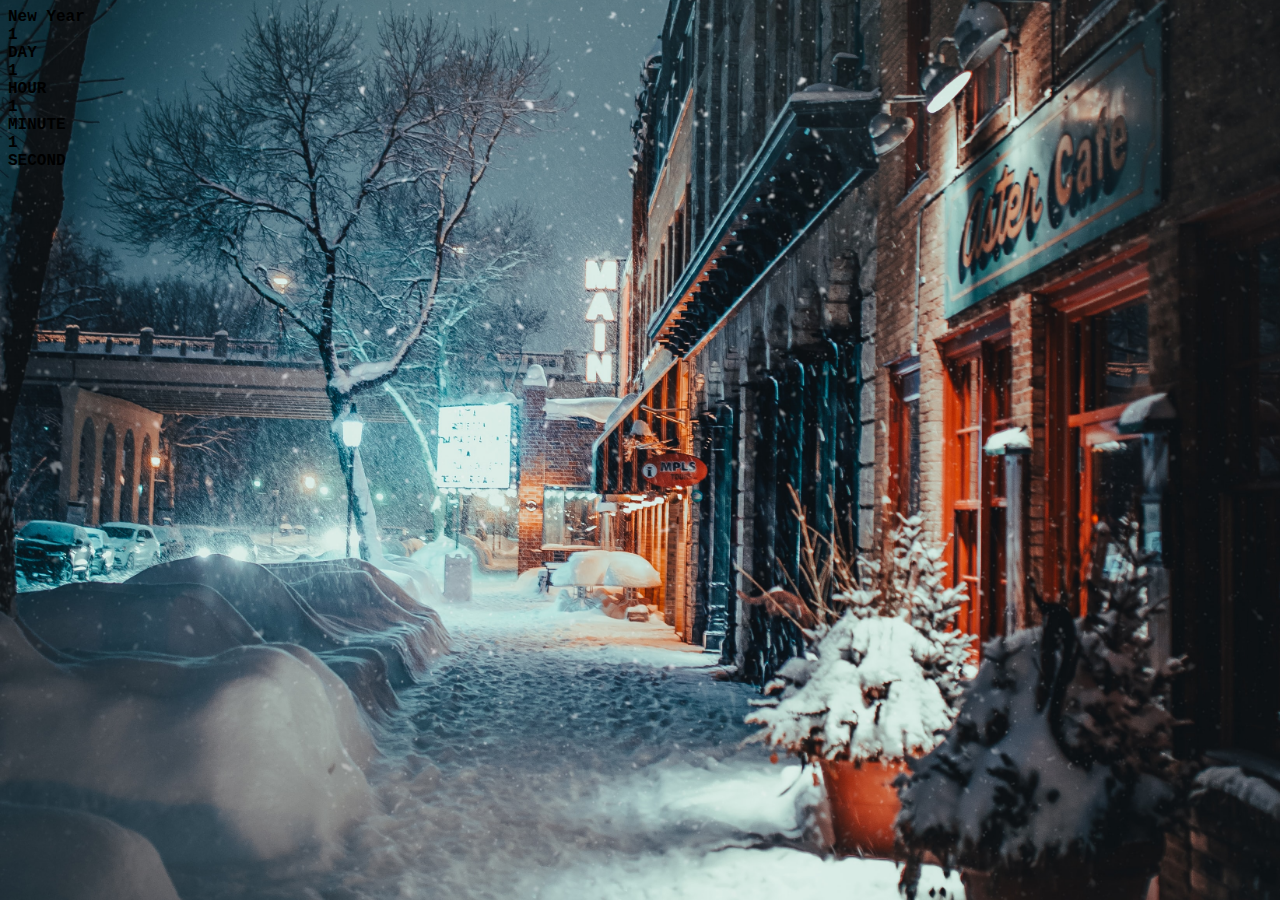
==== 01-Countdown-Timer/index.html @ 95775d32 "html finish" ====
<!doctype html>
<html lang="en">

<head>
    <!-- Required meta tags -->
    <meta charset="utf-8">
    <meta name="viewport" content="width=device-width, initial-scale=1">

    <!-- Bootstrap CSS -->
    <link href="https://cdn.jsdelivr.net/npm/bootstrap@5.1.0/dist/css/bootstrap.min.css" rel="stylesheet"
        integrity="sha384-KyZXEAg3QhqLMpG8r+8fhAXLRk2vvoC2f3B09zVXn8CA5QIVfZOJ3BCsw2P0p/We" crossorigin="anonymous">

    <link rel="stylesheet" href="style.css">
    <title>New Year</title>
</head>

<body>
    <strong>
        <div class="container">
            <div class="row my-5">
                <div class="display-1 text-warning text-center ">
                    New Year
                </div>
            </div>

            <div class="row">
                <div class="col-12 col-md-3">
                    <div class="text-warning display-2 text-center" id="day">
                        1
                    </div>
                    <div class="text-warning fs-1 text-center">
                        DAY
                    </div>
                </div>
                <div class="col-12 col-md-3">
                    <div class="text-warning display-2 text-center" id="hour">
                        1
                    </div>
                    <div class="text-warning fs-1 text-center">
                        HOUR
                    </div>
                </div>
                <div class="col-12 col-md-3">
                    <div class="text-warning display-2 text-center" id="minute">
                        1
                    </div>
                    <div class="text-warning fs-1 text-center">
                        MINUTE
                    </div>
                </div>
                <div class="col-12 col-md-3">
                    <div class="text-warning display-2 text-center" id="second">
                        1
                    </div>
                    <div class="text-warning fs-1 text-center">
                        SECOND
                    </div>
                </div>
            </div>

        </div>
    </strong>
    <script src="script.js"></script>
    <!-- Option 1: Bootstrap Bundle with Popper -->
    <script src="https://cdn.jsdelivr.net/npm/bootstrap@5.1.0/dist/js/bootstrap.bundle.min.js"
        integrity="sha384-U1DAWAznBHeqEIlVSCgzq+c9gqGAJn5c/t99JyeKa9xxaYpSvHU5awsuZVVFIhvj" crossorigin="anonymous">
    </script>
</body>

</html>
---- 01-Countdown-Timer/style.css ----
body {
    background-image: url("img.jpg") ;
    background-size: cover;
    background-position: center center;
    background-attachment: fixed;
    font-family: 'Courier New', Courier, monospace;
    
}
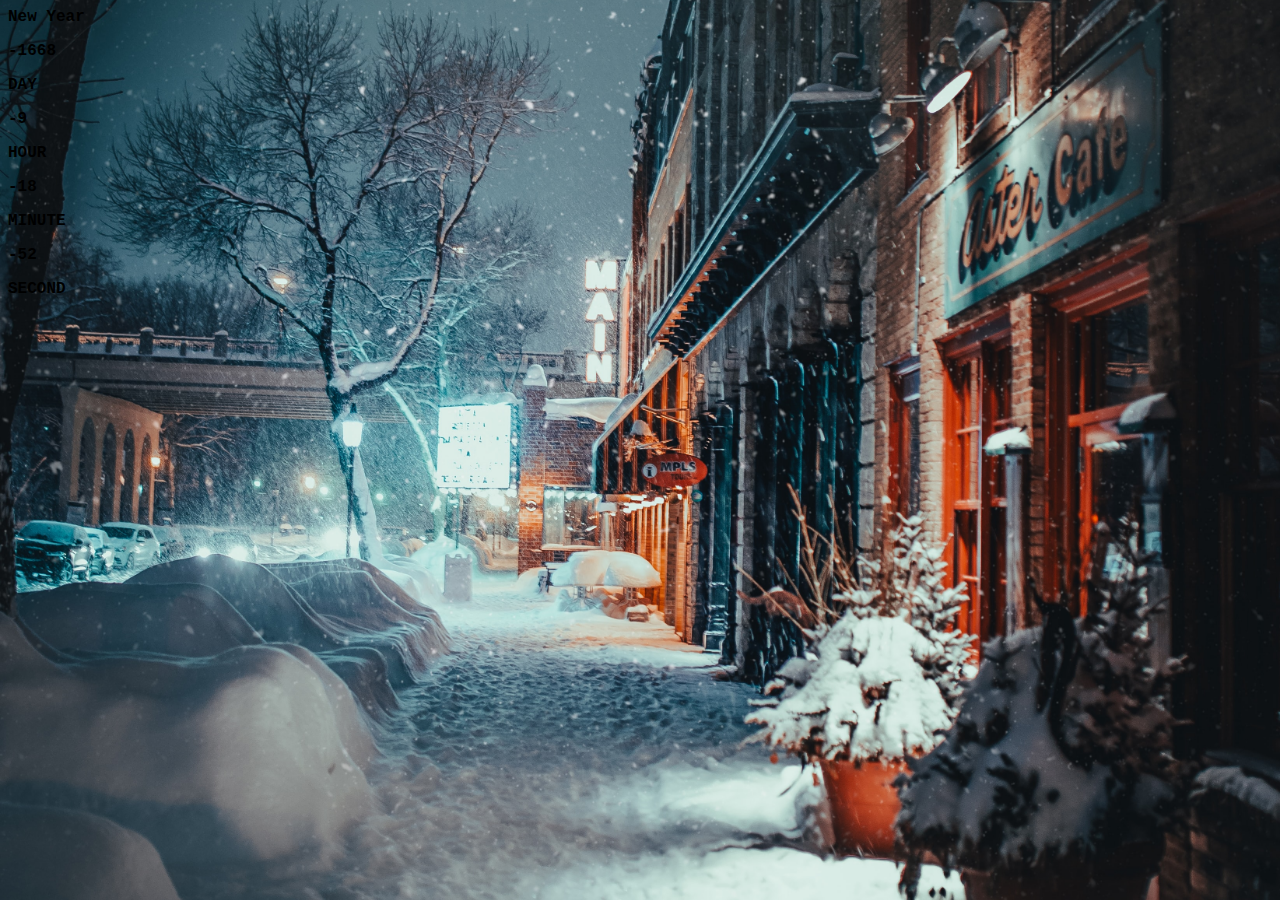
==== commit b9be9d82: "p01 finished" ====
--- a/01-Countdown-Timer/index.html
+++ b/01-Countdown-Timer/index.html
@@ -25,33 +25,33 @@
 
             <div class="row">
                 <div class="col-12 col-md-3">
-                    <div class="text-warning display-2 text-center" id="day">
+                    <p class="text-warning display-2 text-center" id="day">
                         1
-                    </div>
+                    </p>
                     <div class="text-warning fs-1 text-center">
                         DAY
                     </div>
                 </div>
                 <div class="col-12 col-md-3">
-                    <div class="text-warning display-2 text-center" id="hour">
+                    <p class="text-warning display-2 text-center" id="hour">
                         1
-                    </div>
+                    </p>
                     <div class="text-warning fs-1 text-center">
                         HOUR
                     </div>
                 </div>
                 <div class="col-12 col-md-3">
-                    <div class="text-warning display-2 text-center" id="minute">
+                    <p class="text-warning display-2 text-center" id="minute">
                         1
-                    </div>
+                    </p>
                     <div class="text-warning fs-1 text-center">
                         MINUTE
                     </div>
                 </div>
                 <div class="col-12 col-md-3">
-                    <div class="text-warning display-2 text-center" id="second">
+                    <p class="text-warning display-2 text-center" id="second">
                         1
-                    </div>
+                    </p>
                     <div class="text-warning fs-1 text-center">
                         SECOND
                     </div>
@@ -60,7 +60,8 @@
 
         </div>
     </strong>
-    <script src="script.js"></script>
+
+    <script src="/01-Countdown-Timer/script.js"></script>
     <!-- Option 1: Bootstrap Bundle with Popper -->
     <script src="https://cdn.jsdelivr.net/npm/bootstrap@5.1.0/dist/js/bootstrap.bundle.min.js"
         integrity="sha384-U1DAWAznBHeqEIlVSCgzq+c9gqGAJn5c/t99JyeKa9xxaYpSvHU5awsuZVVFIhvj" crossorigin="anonymous">
